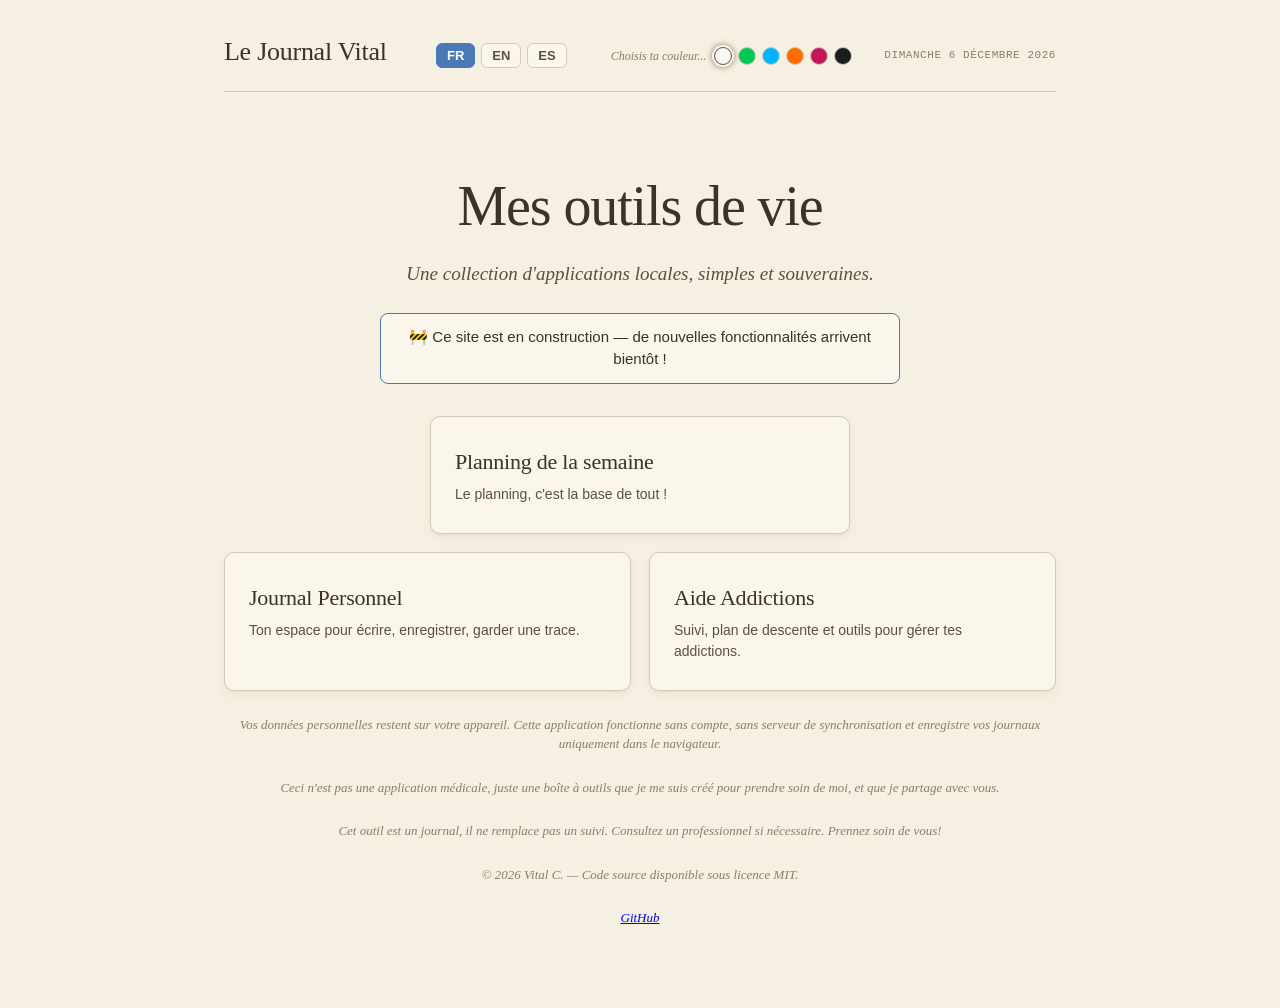
==== Index.html @ ec862355 "- Fixed a few things here and there. - Renamed files" ====
<!DOCTYPE html>
<html lang="fr">
<head>
<meta charset="UTF-8">
<meta name="viewport" content="width=device-width, initial-scale=1.0">
<title>Journal Vital</title>
  <link rel="icon" type="image/png" href="favicon.png">
  <link rel="stylesheet" href="css/Shared.css">
<script src="i18n/i18n.js"></script>

<!--
  Application IMMÉDIATE du thème AVANT le premier rendu pour éviter le flash
  blanc-puis-dark. On lit la même clé localStorage que Addiction.html
  ('vital_theme'), donc le choix est partagé entre les deux pages.
-->
<script>
  (function () {
    try {
      var t = localStorage.getItem('vital_theme');
      if (t && t !== 'light') {
        document.documentElement.setAttribute('data-theme', t);
      }
      // 'light' ou absent : pas d'attribut, :root par défaut s'applique.
    } catch (e) {}
  })();
</script>

<link rel="stylesheet" href="css/Index.css">
</head>
<body>

<div class="idx-app">

  <!-- ============ HEADER (mêmes classes que Addiction.html, donc
                    stylé par Shared.css à l'identique) ============ -->
  <header class="header">
    <div class="header-left">
      <div class="header-title-wrap">
        <div class="header-title">Le Journal Vital</div>
      </div>
    </div>
    <div class="header-right">
      <div class="lang-switcher" role="group" aria-label="Langue / Language">
        <button type="button" class="lang-btn" data-lang="fr" title="Français">FR</button>
        <button type="button" class="lang-btn" data-lang="eng" title="English">EN</button>
        <button type="button" class="lang-btn" data-lang="es" title="Español">ES</button>
      </div>
      <div class="theme-switcher" role="group" data-i18n-aria-label="common.theme_chooser_aria">
        <span class="theme-label" data-i18n="common.theme_chooser_label">Choisis ta couleur...</span>
        <button type="button" class="theme-dot theme-dot-light" data-theme="light" data-i18n-aria-label="common.theme_light" data-i18n-title="common.theme_light"></button>
        <button type="button" class="theme-dot theme-dot-green" data-theme="green" data-i18n-aria-label="common.theme_green" data-i18n-title="common.theme_green"></button>
        <button type="button" class="theme-dot theme-dot-blue"  data-theme="blue"  data-i18n-aria-label="common.theme_blue"  data-i18n-title="common.theme_blue"></button>
        <button type="button" class="theme-dot theme-dot-orange" data-theme="orange" data-i18n-aria-label="common.theme_orange" data-i18n-title="common.theme_orange"></button>
        <button type="button" class="theme-dot theme-dot-rose" data-theme="rose" data-i18n-aria-label="common.theme_rose" data-i18n-title="common.theme_rose"></button>
        <button type="button" class="theme-dot theme-dot-dark"  data-theme="dark"  data-i18n-aria-label="common.theme_dark"  data-i18n-title="common.theme_dark"></button>
      </div>
      <div class="header-meta" id="today-date"></div>
    </div>
  </header>

  <!-- ============ CONTENU ============ -->
  <div class="idx-wrap">
    <h1 class="idx-title" data-i18n="index.hero_title">Mes outils de vie</h1>
    <p class="idx-subtitle" data-i18n="index.hero_subtitle">Une collection d'applications locales, simples et souveraines.</p>

    <p class="idx-notice" data-i18n="index.under_construction">🚧 Ce site est en construction — de nouvelles fonctionnalités arrivent bientôt !</p>

    <div class="idx-grid idx-grid-featured">
      <a href="pages/Planning.html" class="idx-card">
        <h2 class="idx-card-name" data-i18n="index.card_planning_name">Planning de la semaine</h2>
        <p class="idx-card-desc" data-i18n="index.card_planning_desc">Le planning, c'est la base de tout !</p>
      </a>
    </div>

    <div class="idx-grid">
      <a href="pages/Journal.html" class="idx-card idx-card-featured">
        <h2 class="idx-card-name" data-i18n="index.card_perso_name">Journal Personnel</h2>
        <p class="idx-card-desc" data-i18n="index.card_perso_desc">Ton espace pour écrire, enregistrer, garder une trace.</p>
      </a>
      <a href="pages/Addiction.html" class="idx-card">
        <h2 class="idx-card-name" data-i18n="index.card_addiction_name">Aide Addictions</h2>
        <p class="idx-card-desc" data-i18n="index.card_addiction_desc">Suivi, plan de descente et outils pour gérer tes addictions.</p>
      </a>
      <!-- Ajouter de nouvelles apps ici, simplement en dupliquant le bloc <a class="idx-card"> ci-dessus -->
    </div>

    <p class="idx-footer" data-i18n="index.footer_privacy">Vos données personnelles restent sur votre appareil. Cette application fonctionne sans compte, sans serveur de synchronisation
      et enregistre vos journaux uniquement dans le navigateur. Vous pouvez le vérifier en coupant Internet après le chargement de la page.</p>
    <p class="idx-footer" data-i18n="index.footer_disclaimer">Ceci n'est pas une application médicale, juste une boîte à outils que je me suis créé pour prendre soin de moi, et que je partage avec vous.</p>
    <p class="idx-footer" data-i18n="index.footer_medical">Cet outil est un journal, il ne remplace pas un suivi. Consultez un professionnel si nécessaire. Prennez soin de vous!</p>
    <p class="idx-footer" data-i18n="index.footer_license">© 2026 Vital C. — Code source disponible sous licence MIT. </p>
    <p class="idx-footer"> <a href="https://github.com/Vital-Co/JournalVital" target="Sur GitHub">GitHub</a></p>
  </div>

</div>

<script src="js/Common.js"></script>
<script src="js/Index.js"></script>

</body>
</html>
---- css/Shared.css ----
:root {
    --bg: #f5f0e1;
    --bg-2: #ece4d4;
    --paper: #faf6ec;
    --ink: #3b3229;
    --ink-soft: #5c4f3d;
    --ink-mute: #8a7d6b;
    --line: #d6cab5;
    --line-soft: #e3d9c8;
    --accent: #4a7ab5;
    --accent-warm: #3568a8;
    --accent-warm-hover: #2a5690;
    --accent-cool: #6b8fba;
    --good: #6b8a56;
    --good-hover: #5a7a46;
    --good-bg: #e8e4d0;
    --warn: #b07050;
    --warn-bg: #f0ddd0;
    --shadow: 0 1px 2px rgba(60,50,35,.05), 0 4px 12px rgba(60,50,35,.05);
    --serif: Georgia, 'Times New Roman', serif;
    --sans: -apple-system, BlinkMacSystemFont, 'Segoe UI', Roboto, Helvetica, Arial, sans-serif;
    --mono: 'Cascadia Code', 'Consolas', 'SF Mono', 'Menlo', monospace;
    --sleep-bg: #2c3e50;
  }

  /* THÈME BLEU — sci-fi / électrique : fond bleu nuit, encre claire, accents cyan */
  /* (valeurs de départ, à ajuster) */
  html[data-theme="blue"] {
    --bg: #0a1628;
    --bg-2: #0f2038;
    --paper: #0d1b30;
    --ink: #e4efff;
    --ink-soft: #abdaff;
    --ink-mute: #76a3d5;
    --line: #1f3a5c;
    --line-soft: #16294a;
    --accent: #6ea8d6;
    --accent-warm: #00b4ff;
    --accent-warm-hover: #38c9ff;
    --accent-cool: #4d8fcb;
    --good: #2ee6c5;
    --good-hover: #4af2d6;
    --good-bg: #0f3a35;
    --warn: #ff5577;
    --warn-bg: #3a1525;
    --shadow: 0 1px 2px rgba(0,180,255,.08), 0 4px 16px rgba(0,180,255,.10);
    --sleep-bg: #0a1225;
  }

  /* THÈME VERT — fond vert clair pastel, détails en vert pétant et vert foncé */
  html[data-theme="green"] {
    --bg: #e8f5e4;
    --bg-2: #d6ecd0;
    --paper: #f0faf0;
    --ink: #1a2e1a;
    --ink-soft: #167e16;
    --ink-mute: #033a03;
    --line: #b8d4b0;
    --line-soft: #cce4c6;
    --accent: #2e7d32;
    --accent-warm: #00c853;
    --accent-warm-hover: #00e676;
    --accent-cool: #388e3c;
    --good: #2e7d32;
    --good-hover: #1b5e20;
    --good-bg: #c8e6c9;
    --warn: #e65100;
    --warn-bg: #fbe9e7;
    --shadow: 0 1px 2px rgba(46,125,50,.06), 0 4px 12px rgba(46,125,50,.06);
    --sleep-bg: #2a3e2a;
  }

  /* THÈME ORANGE — fond gris profond, détails en orange et rouge foncé */
  html[data-theme="orange"] {
    --bg: #2a2a2a;
    --bg-2: #333333;
    --paper: #2f2f2f;
    --ink: #f0e8e0;
    --ink-soft: #cdbdad;
    --ink-mute: #9a8e80;
    --line: #4a4240;
    --line-soft: #3a3432;
    --accent: #c87a3a;
    --accent-warm: #ff6d00;
    --accent-warm-hover: #ff9100;
    --accent-cool: #bf360c;
    --good: #e65100;
    --good-hover: #d84315;
    --good-bg: #4a2c1a;
    --warn: #b71c1c;
    --warn-bg: #3e1a1a;
    --shadow: 0 1px 2px rgba(255,109,0,.08), 0 4px 12px rgba(255,109,0,.10);
    --sleep-bg: #1a1614;
  }

  /* THÈME ROSE — fond crème/gris, accent rose-violet */
  html[data-theme="rose"] {
    --bg: #f0eae4;
    --bg-2: #e8e0da;
    --paper: #f5f0eb;
    --ink: #2a1f2d;
    --ink-soft: #724185;
    --ink-mute: #4e2060;
    --line: #d4c8d0;
    --line-soft: #e0d6dc;
    --accent: #9b4d8a;
    --accent-warm: #c2185b;
    --accent-warm-hover: #e91e63;
    --accent-cool: #7b1fa2;
    --good: #8e24aa;
    --good-hover: #6a1b9a;
    --good-bg: #f3e5f5;
    --warn: #c62828;
    --warn-bg: #fce4ec;
    --shadow: 0 1px 2px rgba(155,77,138,.08), 0 4px 12px rgba(155,77,138,.10);
    --sleep-bg: #2a1f2d;
  }

  /* THÈME DARK — fond charbon, encre claire, accent bleu doux */
  html[data-theme="dark"] {
    --bg: #1a1c20;
    --bg-2: #24272d;
    --paper: #1f2227;
    --ink: #eeece8;
    --ink-soft: #c5c0b8;
    --ink-mute: #928d85;
    --line: #353941;
    --line-soft: #2a2d33;
    --accent: #9aa0aa;
    --accent-warm: #6ea3d9;
    --accent-warm-hover: #4a85c2;
    --accent-cool: #7a98a8;
    --good: #8eb478;
    --good-hover: #769d62;
    --good-bg: #2f3a2c;
    --warn: #d68a72;
    --warn-bg: #3a2a25;
    --shadow: 0 1px 2px rgba(0,0,0,.3), 0 4px 12px rgba(0,0,0,.4);
    --sleep-bg: #14161a;
  }

  * { box-sizing: border-box; margin: 0; padding: 0; }

  body {
    font-family: var(--sans);
    background: var(--bg);
    color: var(--ink);
    line-height: 1.5;
    min-height: 100vh;
    background-image:
      radial-gradient(at 20% 10%, rgba(184,101,74,.04) 0px, transparent 50%),
      radial-gradient(at 80% 80%, rgba(74,107,107,.04) 0px, transparent 50%);
  }

  .app {
    max-width: 1200px;
    margin: 0 auto;
    padding: 32px 24px 80px;
  }
  .app-layout {
    display: flex;
    gap: 28px;
    align-items: flex-start;
  }
  .sidebar-aide {
    position: sticky;
    top: 24px;
    flex: 0 0 240px;
    display: flex;
    flex-direction: column;
    gap: 12px;
    order: 2;
  }
  .sidebar-aide .timer-banner,
  .sidebar-aide .urge-banner {
    flex: none;
  }
  .sidebar-aide .timer-banner {
    flex-direction: column;
    align-items: flex-start;
    gap: 10px;
    padding: 12px 14px;
  }
  .sidebar-aide .timer-banner-text { flex: 1 1 100%; }
  .sidebar-aide .timer-display { font-size: 24px; min-width: 0; align-self: center; }
  .sidebar-aide .btn-timer { width: 100%; }
  .sidebar-aide .urge-banner {
    flex-direction: column;
    align-items: flex-start;
    gap: 10px;
    padding: 12px 14px;
  }
  .sidebar-aide .btn-urge { width: 100%; text-align: center; }
  .main-content {
    flex: 1;
    min-width: 0;
  }
  @media (max-width: 900px) {
    .app-layout {
      flex-direction: column;
    }
    .sidebar-aide {
      position: static;
      flex: none;
      width: 100%;
      flex-direction: row;
      flex-wrap: wrap;
    }
    .sidebar-aide .timer-banner,
    .sidebar-aide .urge-banner {
      flex: 1 1 0;
      min-width: 0;
    }
  }

  /* HEADER */
  .header {
    display: flex;
    justify-content: space-between;
    align-items: baseline;
    padding-bottom: 20px;
    border-bottom: 1px solid var(--line);
    margin-bottom: 32px;
    gap: 16px;
  }
  .header-title {
    font-family: var(--serif);
    font-weight: 400;
    font-size: 26px;
    letter-spacing: -0.01em;
    color: var(--ink);
  }
  .header-title em {
    font-style: italic;
    color: var(--ink-soft);
    font-weight: 300;
  }
  .header-right {
    display: flex;
    align-items: center;
    gap: 2rem;
    flex-shrink: 0;
  }
  .header-meta {
    font-family: var(--mono);
    font-size: 11px;
    color: var(--ink-mute);
    letter-spacing: 0.05em;
    text-transform: uppercase;
  }

  /* LANG SWITCHER — boutons FR / EN / ES dans le header */
  .lang-switcher {
    display: flex;
    gap: 6px;
    align-items: center;
    margin-right: 12px;
  }
  .lang-btn {
    background: var(--paper);
    border: 1px solid var(--line);
    border-radius: 6px;
    padding: 4px 10px;
    font-family: var(--sans);
    font-size: 13px;
    font-weight: 600;
    color: var(--ink-soft);
    cursor: pointer;
    transition: border-color .2s, color .2s, background .2s;
  }
  .lang-btn:hover {
    border-color: var(--accent);
    color: var(--ink);
  }
  .lang-btn.active {
    background: var(--accent);
    border-color: var(--accent);
    color: #fff;
  }

  /* THEME SWITCHER — trois pastilles toujours visibles à droite du header */
  .theme-switcher {
    display: flex;
    gap: 6px;
    align-items: center;
  }
  .theme-label {
    font-family: var(--serif);
    font-style: italic;
    font-size: 12px;
    color: var(--ink-mute);
    white-space: nowrap;
    margin-right: 2px;
  }
  .theme-dot {
    width: 18px;
    height: 18px;
    border-radius: 50%;
    border: 1px solid var(--line);
    cursor: pointer;
    padding: 0;
    transition: transform .15s, box-shadow .15s, border-color .15s;
    position: relative;
  }
  .theme-dot:hover {
    transform: scale(1.1);
  }
  .theme-dot.active {
    border-color: var(--ink-soft);
    box-shadow: 0 0 0 2px var(--paper), 0 0 6px 2px var(--ink-mute);
  }
  /* Couleurs des pastilles : on hardcode les valeurs (les pastilles doivent toujours
     représenter leur thème, indépendamment du thème actif) */
  .theme-dot-light  { background: #faf8f3; }
  .theme-dot-green  { background: #00c853; }
  .theme-dot-blue   { background: #00b4ff; }
  .theme-dot-orange { background: #ff6d00; }
  .theme-dot-rose   { background: #c2185b; }
  .theme-dot-dark   { background: #1a1c20; }

  @media (max-width: 600px) {
    .theme-switcher { gap: 5px; }
    .theme-dot { width: 16px; height: 16px; }
  }

  /* STATUS BAR — palier en cours, hors onglets */
  .status-bar {
    display: flex;
    align-items: center;
    gap: 18px;
    padding: 14px 18px;
    background: var(--paper);
    border: 1px solid var(--line);
    border-radius: 4px;
    box-shadow: var(--shadow);
    margin-bottom: 24px;
    flex-wrap: wrap;
  }
  .status-palier {
    display: flex;
    flex-direction: column;
    gap: 2px;
    min-width: 0;
  }
  .status-palier-label {
    font-family: var(--mono);
    font-size: 9px;
    letter-spacing: 0.14em;
    text-transform: uppercase;
    color: var(--ink-mute);
  }
  .status-palier-value {
    font-family: var(--serif);
    font-size: 17px;
    letter-spacing: -0.01em;
    color: var(--ink);
  }
  .status-palier-value em {
    font-style: italic;
    color: var(--ink-soft);
    font-weight: 300;
  }
  .status-divider {
    width: 1px;
    align-self: stretch;
    background: var(--line);
  }
  .status-streak {
    display: flex;
    flex-direction: column;
    gap: 2px;
  }
  .status-streak-label {
    font-family: var(--mono);
    font-size: 9px;
    letter-spacing: 0.14em;
    text-transform: uppercase;
    color: var(--ink-mute);
  }
  .status-streak-value {
    font-family: var(--serif);
    font-size: 17px;
    letter-spacing: -0.01em;
  }
  .status-streak-value small {
    font-size: 12px;
    color: var(--ink-mute);
    margin-left: 1px;
  }
  .status-streak-value.complete { color: var(--good); }
  .status-streak-value.complete small { color: var(--good); opacity: .7; }
  .btn-advance {
    margin-left: auto;
    padding: 10px 18px;
    border-radius: 3px;
    border: 1px solid var(--good);
    background: var(--good);
    color: var(--paper);
    font-family: var(--sans);
    font-size: 13px;
    font-weight: 500;
    letter-spacing: 0.02em;
    cursor: pointer;
    transition: all .15s;
  }
  .btn-advance:hover:not(:disabled) {
    background: var(--good-hover);
    border-color: var(--good-hover);
  }
  .btn-advance:disabled {
    background: transparent;
    color: var(--ink-mute);
    border-color: var(--line);
    cursor: not-allowed;
  }
  .status-reason {
    width: 100%;
    font-family: var(--sans);
    font-size: 12px;
    font-style: italic;
    color: var(--ink-soft);
    border-top: 1px solid var(--line-soft);
    padding-top: 10px;
    margin-top: 2px;
    letter-spacing: 0.01em;
  }
  .status-reason::before {
    content: '💡 ';
  }
  @media (max-width: 540px) {
    .status-bar { gap: 12px; padding: 12px 14px; }
    .status-divider { display: none; }
    .btn-advance { margin-left: 0; width: 100%; margin-top: 4px; }
  }

  /* TABS */
  .tabs {
    display: flex;
    gap: 0;
    margin-bottom: 28px;
    border-bottom: 1px solid var(--line);
  }
  .tab {
    background: none;
    border: none;
    padding: 12px 18px;
    font-family: var(--sans);
    font-size: 13px;
    color: var(--ink-mute);
    cursor: pointer;
    position: relative;
    letter-spacing: 0.02em;
    transition: color .2s;
  }
  .tab:hover { color: var(--ink-soft); }
  .tab.active { color: var(--ink); }
  .tab.active::after {
    content: '';
    position: absolute;
    left: 0; right: 0; bottom: -1px;
    height: 2px;
    background: var(--ink);
  }

  /* Onglet "Arrêter" — visible mais discret, repoussé à droite */
  .tab-quit {
    margin-left: auto;
    color: rgba(138, 131, 120, 0.55);
    font-size: 12px;
    font-style: italic;
    letter-spacing: 0.01em;
  }
  .tab-quit:hover { color: var(--ink-mute); }
  .tab-quit.active { color: var(--ink-soft); }
  .tab-quit.active::after { background: var(--ink-mute); }

  /* CARDS */
  .card {
    background: var(--paper);
    border: 1px solid var(--line);
    border-radius: 4px;
    padding: 28px;
    margin-bottom: 20px;
    box-shadow: var(--shadow);
  }
  .card-label {
    font-family: var(--mono);
    font-size: 10px;
    text-transform: uppercase;
    letter-spacing: 0.12em;
    color: var(--ink-mute);
    margin-bottom: 14px;
  }

  /* CURRENT PALIER HERO */
  .palier-hero {
    background: var(--paper);
    border: 1px solid var(--line);
    border-radius: 4px;
    overflow: hidden;
    margin-bottom: 20px;
    position: relative;
  }
  .palier-hero-inner {
    padding: 32px 32px 28px;
    position: relative;
  }
  .palier-phase {
    font-family: var(--mono);
    font-size: 10px;
    letter-spacing: 0.15em;
    text-transform: uppercase;
    color: var(--ink-mute);
    margin-bottom: 8px;
  }
  .palier-week {
    font-family: var(--serif);
    font-weight: 400;
    font-size: 42px;
    line-height: 1;
    letter-spacing: -0.02em;
    margin-bottom: 4px;
  }
  .palier-week em {
    font-style: italic;
    color: var(--ink-soft);
    font-weight: 300;
  }
  .palier-stats {
    display: grid;
    grid-template-columns: 1fr 1fr;
    gap: 20px;
    margin-top: 28px;
    padding-top: 24px;
    border-top: 1px solid var(--line-soft);
  }
  .palier-stats.palier-stats-single {
    grid-template-columns: 1fr;
  }
  .stat-label {
    font-family: var(--mono);
    font-size: 9px;
    letter-spacing: 0.12em;
    text-transform: uppercase;
    color: var(--ink-mute);
    margin-bottom: 6px;
  }
  .stat-value {
    font-family: var(--serif);
    font-size: 22px;
    font-weight: 500;
    letter-spacing: -0.01em;
  }
  .stat-value small {
    font-size: 13px;
    color: var(--ink-mute);
    font-weight: 400;
    margin-left: 2px;
  }

  /* TODAY LOG */
  .today-row {
    display: flex;
    justify-content: space-between;
    align-items: center;
    padding: 14px 0;
    border-bottom: 1px solid var(--line-soft);
  }
  .today-row:last-child { border-bottom: none; }
  .today-row-label {
    font-size: 14px;
    color: var(--ink-soft);
  }
  .dose-input {
    display: flex;
    align-items: center;
    gap: 8px;
  }
  .dose-input input {
    width: 70px;
    padding: 8px 10px;
    border: 1px solid var(--line);
    background: var(--bg);
    border-radius: 3px;
    font-family: var(--mono);
    font-size: 14px;
    text-align: right;
    color: var(--ink);
  }
  .dose-input input:focus {
    outline: none;
    border-color: var(--ink-soft);
  }
  .dose-input span {
    font-family: var(--mono);
    font-size: 12px;
    color: var(--ink-mute);
  }
  .dose-target {
    font-family: var(--mono);
    font-size: 11px;
    color: var(--ink-mute);
    margin-left: 8px;
  }

  textarea.note {
    width: 100%;
    border: 1px solid var(--line);
    background: var(--bg);
    padding: 12px 14px;
    border-radius: 3px;
    font-family: var(--serif);
    font-size: 15px;
    color: var(--ink);
    resize: vertical;
    min-height: 70px;
    font-style: italic;
  }
  textarea.note:focus {
    outline: none;
    border-color: var(--ink-soft);
  }
  textarea.note::placeholder {
    color: var(--ink-mute);
    font-style: italic;
  }

  /* TOGGLE */
  .toggle-group {
    display: flex;
    gap: 8px;
  }
  .toggle {
    padding: 8px 14px;
    border: 1px solid var(--line);
    background: var(--bg);
    border-radius: 3px;
    font-family: var(--sans);
    font-size: 13px;
    color: var(--ink-soft);
    cursor: pointer;
    transition: all .15s;
  }
  .toggle:hover { border-color: var(--ink-soft); }
  .toggle.active {
    background: var(--ink);
    color: var(--paper);
    border-color: var(--ink);
  }

  /* BUTTONS */
  .btn {
    padding: 11px 20px;
    border: 1px solid var(--ink);
    background: var(--ink);
    color: var(--paper);
    border-radius: 3px;
    font-family: var(--sans);
    font-size: 13px;
    font-weight: 500;
    cursor: pointer;
    letter-spacing: 0.02em;
    transition: all .15s;
  }
  .btn:hover { background: var(--ink-soft); border-color: var(--ink-soft); }
  .btn-ghost {
    background: transparent;
    color: var(--ink);
  }
  .btn-ghost:hover {
    background: var(--ink);
    color: var(--paper);
  }
  .btn-warm {
    background: var(--accent-warm);
    border-color: var(--accent-warm);
  }
  .btn-warm:hover {
    background: var(--accent-warm-hover);
    border-color: var(--accent-warm-hover);
  }

  .save-row {
    display: flex;
    justify-content: space-between;
    align-items: center;
    margin-top: 18px;
    padding-top: 18px;
    border-top: 1px solid var(--line-soft);
  }
  .save-status {
    font-family: var(--mono);
    font-size: 11px;
    color: var(--ink-mute);
    letter-spacing: 0.04em;
  }
  .save-status.ok { color: var(--good); }
  .save-status.err { color: var(--warn); }
  /* Bordure rouge sur l'input dose quand on tente de sauver sans valeur */
  .dose-input.err input {
    border-color: var(--warn);
    background: var(--warn-bg);
  }

  /* WIDGETS D'AIDE — titre */
  .widgets-aide-title {
    width: 100%;
    font-family: var(--mono);
    font-size: 10px;
    text-transform: uppercase;
    letter-spacing: 0.12em;
    color: var(--ink-mute);
    margin-bottom: 0;
  }

  /* OVERVIEW TABLE */
  .overview-table {
    width: 100%;
    border-collapse: collapse;
  }
  .overview-table th {
    text-align: left;
    padding: 10px 12px;
    font-family: var(--mono);
    font-size: 10px;
    text-transform: uppercase;
    letter-spacing: 0.12em;
    color: var(--ink-mute);
    font-weight: 400;
    border-bottom: 1px solid var(--line);
  }
  .overview-table td {
    padding: 14px 12px;
    border-bottom: 1px solid var(--line-soft);
    font-size: 14px;
  }
  .overview-table tr.current td {
    background: var(--bg-2);
  }
  .overview-table tr.current td:first-child {
    border-left: 3px solid var(--ink);
    padding-left: 9px;
  }
  .overview-table tr.done td {
    color: var(--ink-mute);
  }
  .overview-table tr.done td:first-child::before {
    content: '✓ ';
    color: var(--good);
    font-weight: 600;
  }
  .week-num {
    font-family: var(--serif);
    font-size: 16px;
  }
  .dose-pill {
    font-family: var(--mono);
    font-size: 12px;
    color: var(--ink-soft);
  }

  /* HISTORY */
  .history-day {
    border: 1px solid var(--line-soft);
    border-radius: 8px;
    padding: 18px;
    margin-bottom: 12px;
  }
  .history-day:last-child { margin-bottom: 0; }

  .history-date-row {
    display: flex;
    align-items: center;
    justify-content: space-between;
    gap: 12px;
    margin-bottom: 4px;
  }
  .history-date {
    font-family: var(--mono);
    font-size: 11px;
    color: var(--ink-mute);
    letter-spacing: 0.04em;
  }
  .history-title {
    font-family: var(--serif);
    font-size: 18px;
    font-weight: 500;
    letter-spacing: -0.01em;
    color: var(--ink);
    margin-bottom: 10px;
    line-height: 1.3;
    overflow-wrap: anywhere;
    word-break: break-word;
    min-width: 0;
  }
  .history-title.empty {
    font-weight: 400;
    font-style: italic;
    color: var(--ink-mute);
  }
  .history-status {
    font-family: var(--mono);
    font-size: 10px;
    text-transform: uppercase;
    letter-spacing: 0.1em;
    padding: 3px 9px;
    border-radius: 3px;
    flex-shrink: 0;
  }
  .history-status.done {
    background: var(--good-bg);
    color: var(--good);
  }
  .history-status.miss {
    background: var(--warn-bg);
    color: var(--warn);
  }
  .history-status.pending {
    background: var(--bg-2);
    color: var(--ink-mute);
  }

  .history-meta {
    display: flex;
    gap: 18px;
    flex-wrap: wrap;
    margin-bottom: 8px;
    font-family: var(--mono);
    font-size: 13px;
    color: var(--ink-soft);
  }
  .history-meta-item {
    display: inline-flex;
    align-items: baseline;
    gap: 6px;
  }
  .history-meta-label {
    font-size: 9px;
    text-transform: uppercase;
    letter-spacing: 0.12em;
    color: var(--ink-mute);
  }
  .history-meta-value.over {
    color: var(--warn);
  }
  .history-meta-value.under-or-equal {
    color: var(--good);
  }

  .history-note {
    font-family: var(--serif);
    font-style: italic;
    font-size: 14px;
    color: var(--ink-soft);
    line-height: 1.5;
    overflow-wrap: anywhere;
    word-break: break-word;
    white-space: pre-wrap;
  }
  .history-note.empty { color: var(--ink-mute); }

  .history-box {
    border: 1px solid var(--line-soft);
    border-radius: 6px;
    padding: 12px 14px;
    margin-top: 8px;
    background: var(--bg-2);
  }
  .history-box-label {
    font-family: var(--mono);
    font-size: 9px;
    text-transform: uppercase;
    letter-spacing: 0.1em;
    color: var(--ink-mute);
    margin-bottom: 6px;
  }
  .history-box .history-meta { margin-bottom: 0; }
  .history-box .history-note { margin-top: 0; }
  .history-box .history-audios { margin-top: 0; }

  /* VOCAL NOTE */
  .vocal-note-zone {
    display: flex;
    flex-wrap: wrap;
    align-items: center;
    gap: 10px;
  }
  .btn-vocal {
    font-size: 13px;
    padding: 6px 14px;
    border-radius: 4px;
    cursor: pointer;
    border: 1px solid var(--line);
    background: var(--bg);
    color: var(--ink);
    transition: background .15s, border-color .15s;
  }
  .btn-vocal:hover { border-color: var(--accent); }
  .btn-vocal.recording {
    background: var(--warn);
    color: #fff;
    border-color: var(--warn);
    animation: vocal-pulse 1s infinite;
  }
  @keyframes vocal-pulse {
    0%, 100% { opacity: 1; }
    50% { opacity: .7; }
  }
  .vocal-status {
    font-family: var(--mono);
    font-size: 11px;
    color: var(--ink-mute);
  }
  .vocal-list {
    width: 100%;
    display: flex;
    flex-direction: column;
    gap: 8px;
  }
  .vocal-item {
    display: flex;
    align-items: center;
    gap: 10px;
    background: var(--bg-2, var(--bg));
    border: 1px solid var(--line);
    border-radius: 4px;
    padding: 6px 10px;
  }
  .vocal-item audio {
    flex: 1;
    height: 32px;
    min-width: 0;
  }
  .vocal-item .vocal-remove {
    font-size: 16px;
    background: none;
    border: none;
    color: var(--warn);
    cursor: pointer;
    padding: 2px 6px;
    line-height: 1;
  }
  .vocal-item .vocal-remove:hover { opacity: .7; }
  .history-audios {
    display: flex;
    flex-direction: column;
    gap: 6px;
    margin-top: 6px;
  }
  .history-audios audio {
    width: 100%;
    height: 32px;
  }

  /* TEXT NOTES LIST (multi-notes, même pattern que vocal) */
  .text-note-zone {
    display: flex;
    flex-direction: column;
    gap: 10px;
  }
  .text-note-add-row {
    display: flex;
    gap: 8px;
    align-items: flex-end;
  }
  .text-note-add-row textarea {
    flex: 1;
  }
  .text-note-list {
    width: 100%;
    display: flex;
    flex-direction: column;
    gap: 8px;
  }
  .text-note-item {
    display: flex;
    align-items: flex-start;
    gap: 10px;
    background: var(--bg-2, var(--bg));
    border: 1px solid var(--line);
    border-radius: 4px;
    padding: 8px 10px;
  }
  .text-note-item-body {
    flex: 1;
    min-width: 0;
  }
  .text-note-item-text {
    font-family: var(--serif);
    font-size: 14px;
    color: var(--ink);
    line-height: 1.5;
    white-space: pre-wrap;
    overflow-wrap: anywhere;
    word-break: break-word;
  }
  .text-note-item-time {
    font-family: var(--mono);
    font-size: 11px;
    color: var(--ink-mute);
    margin-top: 2px;
  }
  .text-note-item .text-note-remove {
    font-size: 16px;
    background: none;
    border: none;
    color: var(--warn);
    cursor: pointer;
    padding: 2px 6px;
    line-height: 1;
    flex-shrink: 0;
  }
  .text-note-item .text-note-remove:hover { opacity: .7; }

  /* DOSE LIST (multi-doses) */
  .dose-add-row {
    display: flex;
    gap: 8px;
    align-items: center;
  }
  .dose-list {
    width: 100%;
    display: flex;
    flex-direction: column;
    gap: 6px;
  }
  .dose-list-item {
    display: flex;
    align-items: center;
    gap: 10px;
    background: var(--bg-2, var(--bg));
    border: 1px solid var(--line);
    border-radius: 4px;
    padding: 6px 10px;
    font-family: var(--mono);
    font-size: 13px;
    color: var(--ink);
  }
  .dose-list-item-value {
    flex: 1;
  }
  .dose-list-item-time {
    font-size: 11px;
    color: var(--ink-mute);
  }
  .dose-list-item .dose-remove {
    font-size: 16px;
    background: none;
    border: none;
    color: var(--warn);
    cursor: pointer;
    padding: 2px 6px;
    line-height: 1;
  }
  .dose-list-item .dose-remove:hover { opacity: .7; }
  .dose-total-row {
    display: flex;
    align-items: center;
    gap: 8px;
    font-family: var(--mono);
    font-size: 14px;
    font-weight: 600;
    color: var(--ink);
    margin-top: 4px;
    padding: 6px 0;
    border-top: 1px solid var(--line);
  }

  .badge-ok { color: var(--good); }
  .badge-miss { color: var(--warn); }

  /* Title input — onglet Aujourd'hui */
  .title-input {
    font-family: var(--serif);
    font-size: 18px;
    font-weight: 500;
    letter-spacing: -0.01em;
    color: var(--ink);
    background: var(--bg);
    border: 1px solid var(--line);
    border-radius: 3px;
    padding: 10px 14px;
    width: 100%;
    transition: border-color .15s;
  }
  .title-input:focus {
    outline: none;
    border-color: var(--ink-soft);
  }
  .title-input::placeholder {
    font-style: italic;
    color: var(--ink-mute);
    font-weight: 400;
  }

  /* PHASE LIBRE INFO */
  .window-info {
    background: var(--bg-2);
    border: 1px solid var(--line);
    border-left: 3px solid var(--accent-cool);
    padding: 14px 16px;
    margin-top: 16px;
    border-radius: 0 3px 3px 0;
  }
  .window-info-title {
    font-family: var(--mono);
    font-size: 10px;
    text-transform: uppercase;
    letter-spacing: 0.12em;
    color: var(--accent-cool);
    margin-bottom: 4px;
  }
  .window-info-text {
    font-size: 13px;
    color: var(--ink-soft);
  }

  /* RULES */
  .rules-card {
    background: var(--paper);
    border: 1px solid var(--line);
    border-radius: 4px;
    padding: 24px;
  }
  .rule {
    display: flex;
    gap: 16px;
    padding: 14px 0;
    border-bottom: 1px solid var(--line-soft);
  }
  .rule:last-child { border-bottom: none; }
  .rule-num {
    font-family: var(--serif);
    font-style: italic;
    font-size: 24px;
    color: var(--ink-mute);
    line-height: 1;
    min-width: 30px;
  }
  .rule-text {
    font-family: var(--serif);
    font-size: 15px;
    line-height: 1.5;
    color: var(--ink-soft);
  }
  .rule-text strong {
    color: var(--ink);
    font-weight: 500;
  }

  /* WELCOME SCREEN */
  .welcome {
    background: var(--paper);
    border: 1px solid var(--line);
    border-radius: 4px;
    padding: 48px 40px;
    box-shadow: var(--shadow);
    margin-top: 12px;
    text-align: left;
    position: relative;
    overflow: hidden;
  }
  .welcome::before {
    content: '';
    position: absolute;
    top: 0; left: 0; right: 0;
    height: 3px;
    background: linear-gradient(90deg, var(--accent-cool), var(--accent-warm));
  }
  .welcome-eyebrow {
    font-family: var(--mono);
    font-size: 10px;
    letter-spacing: 0.18em;
    text-transform: uppercase;
    color: var(--ink-mute);
    margin-bottom: 20px;
  }
  .welcome-title {
    font-family: var(--serif);
    font-weight: 400;
    font-size: 38px;
    line-height: 1.15;
    letter-spacing: -0.02em;
    margin-bottom: 18px;
    max-width: 580px;
  }
  .welcome-title em {
    font-style: italic;
    color: var(--ink-soft);
    font-weight: 300;
  }
  .welcome-text {
    font-family: var(--serif);
    font-size: 16px;
    line-height: 1.6;
    color: var(--ink-soft);
    max-width: 580px;
    margin-bottom: 14px;
  }
  .welcome-text + .welcome-text { margin-top: 14px; }
  .welcome-summary {
    margin: 28px 0;
    padding: 20px 22px;
    background: var(--bg-2);
    border-left: 3px solid var(--accent-cool);
    border-radius: 0 3px 3px 0;
  }
  .welcome-summary-row {
    display: flex;
    justify-content: space-between;
    padding: 6px 0;
    font-size: 13px;
  }
  .welcome-summary-row:not(:last-child) {
    border-bottom: 1px solid var(--line-soft);
  }
  .welcome-summary-label {
    color: var(--ink-mute);
    font-family: var(--mono);
    font-size: 11px;
    letter-spacing: 0.04em;
  }
  .welcome-summary-value {
    color: var(--ink);
    font-family: var(--serif);
    font-size: 14px;
  }
  .start-row {
    display: flex;
    align-items: center;
    gap: 16px;
    margin-top: 28px;
    flex-wrap: wrap;
  }
  .btn-start {
    padding: 14px 26px;
    font-size: 14px;
    background: var(--accent-warm);
    border-color: var(--accent-warm);
  }
  .btn-start:hover {
    background: var(--accent-warm-hover);
    border-color: var(--accent-warm-hover);
  }
  .start-hint {
    font-family: var(--mono);
    font-size: 11px;
    color: var(--ink-mute);
    letter-spacing: 0.02em;
  }

  /* CONFIG BLOC (welcome) */
  .config-bloc {
    margin: 24px 0 8px;
    padding: 22px 22px 18px;
    background: var(--paper);
    border: 1px solid var(--line);
    border-radius: 4px;
  }
  .config-bloc + .config-bloc {
    margin-top: 16px;
  }

  /* Sélecteur de type de conso (cartes radio) */
  .unit-grid {
    display: grid;
    grid-template-columns: repeat(auto-fit, minmax(140px, 1fr));
    gap: 10px;
    margin-top: 4px;
  }
  .unit-card {
    position: relative;
    padding: 14px 14px 12px;
    border: 1px solid var(--line);
    background: var(--bg);
    border-radius: 4px;
    cursor: pointer;
    transition: all .15s;
    display: flex;
    flex-direction: column;
    gap: 4px;
  }
  .unit-card:hover {
    border-color: var(--ink-soft);
  }
  .unit-card.active {
    border-color: var(--ink);
    background: var(--paper);
    box-shadow: 0 0 0 1px var(--ink);
  }
  .unit-card-name {
    font-family: var(--serif);
    font-size: 15px;
    font-weight: 500;
    color: var(--ink);
    letter-spacing: -0.01em;
  }
  .unit-card-hint {
    font-family: var(--sans);
    font-size: 11px;
    color: var(--ink-mute);
    font-style: italic;
    line-height: 1.35;
  }
  .unit-card-suffix {
    font-family: var(--mono);
    font-size: 10px;
    letter-spacing: 0.08em;
    color: var(--accent-warm);
    text-transform: uppercase;
    margin-top: 2px;
  }
  .unit-card.active .unit-card-suffix {
    color: var(--accent-warm);
  }
  .config-title {
    font-family: var(--mono);
    font-size: 16px;
    text-transform: uppercase;
    letter-spacing: 0.14em;
    color: var(--ink-mute);
    margin-bottom: 14px;
  }
  .config-grid {
    display: grid;
    grid-template-columns: 1fr 1fr;
    gap: 18px;
  }
  .config-field {
    display: flex;
    flex-direction: column;
    gap: 6px;
  }
  .config-label {
    font-family: var(--serif);
    font-size: 14px;
    color: var(--ink);
  }
  .config-label small {
    display: block;
    font-family: var(--sans);
    font-size: 11px;
    color: var(--ink-mute);
    margin-top: 2px;
    font-style: italic;
  }
  .config-input-row {
    display: flex;
    align-items: center;
    gap: 8px;
  }
  .config-input-row input {
    flex: 1;
    padding: 10px 12px;
    border: 1px solid var(--line);
    background: var(--bg);
    border-radius: 3px;
    font-family: var(--mono);
    font-size: 15px;
    color: var(--ink);
  }
  .config-input-row input:focus {
    outline: none;
    border-color: var(--ink-soft);
  }
  .config-input-row span {
    font-family: var(--mono);
    font-size: 12px;
    color: var(--ink-mute);
  }
  .config-error {
    color: var(--warn);
    font-size: 12px;
    font-style: italic;
    margin-top: 8px;
    min-height: 16px;
  }

  /* PREVIEW DES PALIERS */
  .preview-paliers {
    margin-top: 14px;
    padding-top: 14px;
    border-top: 1px solid var(--line-soft);
  }
  .preview-row {
    display: grid;
    grid-template-columns: 60px 1fr 80px;
    gap: 10px;
    padding: 6px 0;
    align-items: center;
    font-size: 12px;
    border-bottom: 1px solid var(--line-soft);
  }
  .preview-row:last-child { border-bottom: none; }
  .preview-week {
    font-family: var(--mono);
    color: var(--ink-mute);
    font-size: 11px;
  }
  .preview-bar {
    height: 6px;
    background: var(--bg-2);
    border-radius: 3px;
    overflow: hidden;
    position: relative;
  }
  .preview-bar-fill {
    height: 100%;
    background: var(--accent-warm);
    transition: width .3s;
  }
  .preview-dose {
    font-family: var(--mono);
    color: var(--ink);
    font-size: 12px;
    text-align: right;
  }

  /* DURATION (slider + presets) */
  .duration-row {
    display: grid;
    grid-template-columns: 1fr auto;
    gap: 18px;
    align-items: center;
  }
  .duration-slider {
    -webkit-appearance: none;
    appearance: none;
    width: 100%;
    height: 6px;
    border-radius: 3px;
    background: var(--bg-2);
    outline: none;
    cursor: pointer;
  }
  .duration-slider::-webkit-slider-thumb {
    -webkit-appearance: none;
    appearance: none;
    width: 18px;
    height: 18px;
    border-radius: 50%;
    background: var(--accent-warm);
    cursor: pointer;
    border: 2px solid var(--paper);
    box-shadow: 0 1px 3px rgba(26,24,21,.2);
  }
  .duration-slider::-moz-range-thumb {
    width: 18px;
    height: 18px;
    border-radius: 50%;
    background: var(--accent-warm);
    cursor: pointer;
    border: 2px solid var(--paper);
    box-shadow: 0 1px 3px rgba(26,24,21,.2);
  }
  .duration-value-wrap {
    display: flex;
    align-items: center;
    gap: 6px;
    font-family: var(--mono);
  }
  .duration-input {
    width: 56px;
    padding: 6px 8px;
    border: 1px solid var(--line);
    border-radius: 3px;
    background: var(--paper);
    color: var(--ink);
    font-family: var(--mono);
    font-size: 14px;
    text-align: center;
  }
  .duration-input:focus {
    outline: none;
    border-color: var(--accent-warm);
  }
  .duration-suffix {
    font-size: 12px;
    color: var(--ink-mute);
  }
  .duration-presets {
    display: flex;
    flex-wrap: wrap;
    gap: 6px;
    margin-top: 12px;
  }
  .preset-btn {
    font-family: var(--mono);
    font-size: 11px;
    letter-spacing: 0.04em;
    padding: 6px 10px;
    border: 1px solid var(--line);
    border-radius: 3px;
    background: var(--paper);
    color: var(--ink-soft);
    cursor: pointer;
    transition: all .15s;
  }
  .preset-btn:hover {
    border-color: var(--accent-warm);
    color: var(--ink);
  }
  .preset-btn.active {
    background: var(--ink);
    color: var(--paper);
    border-color: var(--ink);
  }

  /* CURVE GRID (sélecteur de courbe) */
  .curve-grid {
    display: grid;
    grid-template-columns: repeat(auto-fit, minmax(155px, 1fr));
    gap: 10px;
  }
  .curve-card {
    border: 1px solid var(--line);
    border-radius: 4px;
    padding: 12px;
    background: var(--paper);
    cursor: pointer;
    transition: all .15s;
    display: flex;
    flex-direction: column;
    gap: 8px;
  }
  .curve-card:hover {
    border-color: var(--accent-warm);
  }
  .curve-card.active {
    border-color: var(--ink);
    background: var(--bg-2);
    box-shadow: 0 0 0 1px var(--ink);
  }
  .curve-card-svg {
    width: 100%;
    height: 48px;
    background: var(--bg);
    border-radius: 2px;
  }
  .curve-card-svg path {
    fill: none;
    stroke: var(--accent-warm);
    stroke-width: 2;
    stroke-linecap: round;
    stroke-linejoin: round;
  }
  .curve-card.active .curve-card-svg path {
    stroke: var(--ink);
  }
  .curve-card-name {
    font-family: var(--serif);
    font-size: 14px;
    font-weight: 500;
    color: var(--ink);
  }
  .curve-card-tagline {
    font-size: 11px;
    color: var(--ink-mute);
    line-height: 1.4;
  }

  /* TOGGLE FENÊTRE (switch ON/OFF) */
  .window-toggle-row {
    display: flex;
    align-items: center;
    justify-content: space-between;
    gap: 14px;
    padding: 10px 0;
  }
  .window-toggle-text {
    flex: 1;
  }
  .window-toggle-label {
    font-family: var(--serif);
    font-size: 14px;
    font-weight: 500;
    color: var(--ink);
  }
  .window-toggle-hint {
    font-size: 11px;
    color: var(--ink-mute);
    margin-top: 2px;
    line-height: 1.4;
  }
  .switch {
    position: relative;
    width: 40px;
    height: 22px;
    flex-shrink: 0;
  }
  .switch input {
    opacity: 0;
    width: 0;
    height: 0;
  }
  .switch-slider {
    position: absolute;
    inset: 0;
    background: var(--bg-2);
    border: 1px solid var(--line);
    border-radius: 22px;
    cursor: pointer;
    transition: background .2s, border-color .2s;
  }
  .switch-slider::before {
    content: '';
    position: absolute;
    width: 16px;
    height: 16px;
    left: 2px;
    top: 2px;
    background: var(--paper);
    border-radius: 50%;
    transition: transform .2s;
    box-shadow: 0 1px 2px rgba(26,24,21,.15);
  }
  .switch input:checked + .switch-slider {
    background: var(--accent-warm);
    border-color: var(--accent-warm);
  }
  .switch input:checked + .switch-slider::before {
    transform: translateX(18px);
  }

  /* ── OBJECTIF DU JOUR — widgets impactants ── */
  .today-objectives {
    display: flex;
    gap: 16px;
    flex-wrap: wrap;
    margin-top: 28px;
    padding-top: 24px;
    border-top: 1px solid var(--line-soft);
  }
  .objective-widget {
    flex: 1 1 160px;
    min-width: 140px;
    background: var(--bg-2);
    border: 1px solid var(--line);
    border-radius: 6px;
    padding: 18px 20px 16px;
    position: relative;
    overflow: hidden;
  }
  .objective-widget::before {
    content: '';
    position: absolute;
    top: 0; left: 0; right: 0;
    height: 3px;
  }
  .objective-widget--dose::before {
    background: var(--accent-warm);
  }
  .objective-widget--free::before {
    background: var(--good);
  }
  .objective-widget__icon {
    font-size: 16px;
    margin-bottom: 8px;
    line-height: 1;
  }
  .objective-widget__label {
    font-family: var(--mono);
    font-size: 9px;
    letter-spacing: 0.14em;
    text-transform: uppercase;
    color: var(--ink-mute);
    margin-bottom: 6px;
  }
  .objective-widget__value {
    font-family: var(--serif);
    font-size: 26px;
    font-weight: 500;
    letter-spacing: -0.02em;
    line-height: 1.1;
  }
  .objective-widget--dose .objective-widget__value {
    color: var(--accent-warm);
  }
  .objective-widget__unit {
    font-size: 14px;
    color: var(--ink-mute);
    font-weight: 400;
    margin-left: 3px;
  }
  .objective-widget--free .objective-widget__value {
    color: var(--good);
    font-size: 18px;
  }
  .objective-widget__sub {
    font-size: 11px;
    color: var(--ink-mute);
    margin-top: 6px;
    line-height: 1.35;
  }
  .objective-widget__bar {
    height: 3px;
    background: var(--line-soft);
    border-radius: 2px;
    margin-top: 10px;
    overflow: hidden;
  }
  .objective-widget__bar-fill {
    height: 100%;
    border-radius: 2px;
    background: var(--accent-cool);
    transition: width .4s;
  }

  .hidden { display: none; }

  /* DEBUG BAR — visible uniquement en mode ?debug=1.
     Style volontairement utilitaire/moche pour bien marquer "ceci n'est pas de l'UI normale". */
  .debug-bar {
    display: flex;
    align-items: center;
    gap: 8px;
    flex-wrap: wrap;
    padding: 8px 14px;
    margin-bottom: 16px;
    border: 1px dashed #c66;
    background: #fff8f5;
    border-radius: 3px;
    font-family: var(--mono);
    font-size: 11px;
  }
  /* Même bug de spécificité que pour .btn-home : .hidden est déclaré avant et a
     la même spécificité, donc sans cette règle plus précise le display: flex gagnerait
     et la barre debug serait visible même sans ?debug=1 dans l'URL. */
  .debug-bar.hidden { display: none; }
  .debug-bar-label {
    color: #c33;
    font-weight: 500;
    text-transform: uppercase;
    letter-spacing: 0.1em;
    margin-right: 4px;
  }
  .debug-btn {
    font-family: var(--mono);
    font-size: 11px;
    padding: 4px 8px;
    border: 1px solid #c66;
    background: #fff;
    color: #963;
    border-radius: 2px;
    cursor: pointer;
    transition: all .12s;
  }
  .debug-btn:hover {
    background: #fee;
    color: #c33;
  }
  .debug-btn:active {
    transform: scale(0.96);
  }
  .debug-btn-danger {
    border-color: #d33;
    color: #d33;
  }
  .debug-btn-danger:hover {
    background: #d33;
    color: #fff;
  }
  .debug-stats {
    margin-left: auto;
    color: #963;
    font-size: 10px;
    letter-spacing: 0.04em;
  }

  /* PROGRESS BAR */
  .progress-bar {
    height: 4px;
    background: var(--bg-2);
    border-radius: 2px;
    overflow: hidden;
    margin-top: 12px;
  }
  .progress-fill {
    height: 100%;
    background: var(--ink);
    transition: width .4s;
  }

  /* HOME — liste des journaux */
  .home-hero {
    background: var(--paper);
    border: 1px solid var(--line);
    border-radius: 4px;
    padding: 36px 32px 28px;
    box-shadow: var(--shadow);
    margin-bottom: 24px;
    position: relative;
    overflow: hidden;
  }
  .home-hero::before {
    content: '';
    position: absolute;
    top: 0; left: 0; right: 0;
    height: 3px;
    background: linear-gradient(90deg, var(--accent-cool), var(--accent-warm));
  }
  .home-eyebrow {
    font-family: var(--mono);
    font-size: 10px;
    letter-spacing: 0.18em;
    text-transform: uppercase;
    color: var(--ink-mute);
    margin-bottom: 14px;
  }
  .home-title {
    font-family: var(--serif);
    font-weight: 400;
    font-size: 32px;
    line-height: 1.15;
    letter-spacing: -0.02em;
    margin-bottom: 10px;
  }
  .home-title em {
    font-style: italic;
    color: var(--ink-soft);
    font-weight: 300;
  }
  .home-subtitle {
    font-family: var(--serif);
    font-size: 15px;
    line-height: 1.55;
    color: var(--ink-soft);
  }

  .home-reminders {
    font-family: var(--serif);
    font-size: 12px;
    line-height: 1.55;
    color: var(--ink-soft);
    margin-top: 16px
  }

  .journals-section-title {
    font-family: var(--mono);
    font-size: 10px;
    text-transform: uppercase;
    letter-spacing: 0.14em;
    color: var(--ink-mute);
    margin: 0 4px 12px;
  }

  .journals-list {
    display: flex;
    flex-direction: column;
    gap: 12px;
    margin-bottom: 24px;
  }
  .journal-card {
    background: var(--paper);
    border: 1px solid var(--line);
    border-radius: 4px;
    padding: 18px 20px;
    box-shadow: var(--shadow);
    cursor: pointer;
    transition: all .15s;
    display: flex;
    align-items: center;
    gap: 18px;
  }
  .journal-card:hover {
    border-color: var(--ink-soft);
    transform: translateY(-1px);
  }
  .journal-card-main {
    flex: 1;
    min-width: 0;
  }
  .journal-card-name {
    font-family: var(--serif);
    font-size: 19px;
    font-weight: 500;
    letter-spacing: -0.01em;
    color: var(--ink);
    margin-bottom: 4px;
    word-break: break-word;
  }
  .journal-card-meta {
    display: flex;
    gap: 14px;
    flex-wrap: wrap;
    font-family: var(--mono);
    font-size: 11px;
    color: var(--ink-mute);
    letter-spacing: 0.04em;
  }
  .journal-card-meta-item {
    display: inline-flex;
    align-items: baseline;
    gap: 4px;
  }
  .journal-card-meta-item strong {
    color: var(--ink-soft);
    font-weight: 500;
  }
  .journal-card-status {
    font-family: var(--mono);
    font-size: 9px;
    text-transform: uppercase;
    letter-spacing: 0.12em;
    padding: 3px 8px;
    border-radius: 3px;
    background: var(--bg-2);
    color: var(--ink-mute);
  }
  .journal-card-status.active-now {
    background: var(--good-bg);
    color: var(--good);
  }
  .journal-card-status.finished {
    background: var(--good-bg);
    color: var(--good);
  }
  .journal-card-actions {
    margin-left: auto;
    display: flex;
    gap: 6px;
    flex-shrink: 0;
  }
  .journal-card-actions button {
    padding: 5px 10px;
    border: 1px solid var(--line);
    background: var(--paper);
    color: var(--ink-mute);
    border-radius: 3px;
    font-family: var(--sans), sans-serif;
    font-size: 12px;
    cursor: pointer;
    transition: all .15s;
  }
  .journal-card-actions button:hover {
    border-color: var(--accent);
    color: var(--ink);
  }
  .journal-card-actions .btn-del:hover {
    border-color: var(--warn, #c0392b);
    color: var(--warn, #c0392b);
  }
  .journal-card-reorder {
    display: inline-flex;
    gap: 3px;
    margin-right: 4px;
  }
  .btn-move {
    padding: 3px 7px;
    border: 1px solid var(--line);
    background: var(--paper);
    color: var(--ink-mute);
    border-radius: 3px;
    font-size: 11px;
    cursor: pointer;
    transition: all .15s;
    line-height: 1;
  }
  .btn-move:hover:not(:disabled) {
    border-color: var(--accent);
    color: var(--ink);
  }
  .btn-move:disabled {
    opacity: 0.3;
    cursor: default;
  }

  .btn-rename {
    background: none;
    border: none;
    cursor: pointer;
    font-size: 13px;
    padding: 0 0 0 6px;
    color: var(--ink-mute);
    opacity: 0.5;
    transition: opacity .15s;
    vertical-align: middle;
    line-height: 1;
  }
  .btn-rename:hover {
    opacity: 1;
  }

  .journals-empty {
    text-align: center;
    padding: 40px 20px;
    background: var(--paper);
    border: 1px dashed var(--line);
    border-radius: 4px;
    margin-bottom: 24px;
  }
  .journals-empty-text {
    font-family: var(--serif);
    font-style: italic;
    font-size: 15px;
    color: var(--ink-mute);
  }

  .home-create-row {
    display: flex;
    justify-content: flex-start;
    margin-top: 8px;
  }
  .btn-create {
    padding: 13px 22px;
    font-size: 14px;
    background: var(--ink);
    border-color: var(--ink);
  }

  /* Bouton retour à l'accueil dans le header */
  .header-left {
    display: flex;
    align-items: center;
    gap: 14px;
    min-width: 0;
  }
  .btn-home {
    padding: 6px 12px;
    border: 1px solid var(--line);
    background: var(--paper);
    color: var(--ink-soft);
    border-radius: 3px;
    font-family: var(--sans);
    font-size: 12px;
    cursor: pointer;
    transition: all .15s;
    display: inline-flex;
    align-items: center;
    gap: 6px;
    flex-shrink: 0;
  }
  .btn-home.hidden { display: none; }
  .btn-home:hover {
    border-color: var(--ink-soft);
    color: var(--ink);
  }
  .btn-home::before {
    content: '←';
    font-size: 14px;
    line-height: 1;
  }
  .header-title-wrap {
    min-width: 0;
  }
  /* Rangée nom du journal + bouton retour */
  .journal-name-row {
    display: flex;
    align-items: center;
    gap: 14px;
    margin-bottom: 20px;
  }
  .journal-name-row.hidden { display: none; }
  .journal-name-display {
    font-family: var(--serif);
    font-size: 32px;
    font-weight: 400;
    letter-spacing: -0.02em;
    color: var(--ink);
    line-height: 1.2;
    word-break: break-word;
  }
  @media (max-width: 600px) {
    .journal-name-display { font-size: 24px; }
  }
  .header-title-sub {
    font-family: var(--serif);
    font-style: italic;
    font-size: 13px;
    color: var(--ink-soft);
    font-weight: 300;
    margin-top: 2px;
    word-break: break-word;
  }

  /* Champ nom de journal dans welcome */
  .name-input {
    width: 100%;
    padding: 12px 14px;
    border: 1px solid var(--line);
    background: var(--bg);
    border-radius: 3px;
    font-family: var(--serif);
    font-size: 17px;
    color: var(--ink);
    transition: border-color .15s;
  }
  .name-input:focus {
    outline: none;
    border-color: var(--ink-soft);
  }
  .name-input::placeholder {
    font-style: italic;
    color: var(--ink-mute);
    font-weight: 400;
  }

  @media (max-width: 600px) {
    .palier-stats { grid-template-columns: 1fr; gap: 14px; }
    .palier-week { font-size: 32px; }
    .header { flex-direction: column; align-items: flex-start; gap: 8px; }
    .home-hero { padding: 28px 22px 22px; }
    .home-title { font-size: 26px; }
    .journal-card { flex-direction: column; align-items: stretch; gap: 14px; }
    .journal-card-actions { justify-content: flex-end; }
  }

/* ============================================================
   MODE ABSTINENCE — styles spécifiques
   ============================================================
   Mode complémentaire au mode "descente" : le compteur de jours
   tenus monte, et redémarre à zéro en cas de rechute. Les paliers
   sont des seuils symboliques (24h, 72h, 7j, 30j, 90j, etc.).
   On reprend les codes graphiques existants (cards, status-bar,
   palier-hero) mais en remplaçant la métrique "dose cible" par
   "compteur de jours".
*/

  /* Sélecteur de mode dans le welcome screen */
  .mode-grid {
    display: grid;
    grid-template-columns: repeat(auto-fit, minmax(220px, 1fr));
    gap: 12px;
    margin-top: 4px;
  }
  .mode-card {
    position: relative;
    padding: 16px 16px 14px;
    border: 1px solid var(--line);
    background: var(--bg);
    border-radius: 4px;
    cursor: pointer;
    transition: all .15s;
    display: flex;
    flex-direction: column;
    gap: 6px;
  }
  .mode-card:hover {
    border-color: var(--ink-soft);
  }
  .mode-card.active {
    border-color: var(--ink);
    background: var(--paper);
    box-shadow: 0 0 0 1px var(--ink);
  }
  .mode-card-name {
    font-family: var(--serif);
    font-size: 17px;
    font-weight: 500;
    color: var(--ink);
    letter-spacing: -0.01em;
  }
  .mode-card-hint {
    font-family: var(--sans);
    font-size: 12.5px;
    color: var(--ink-soft);
    line-height: 1.5;
  }
  .mode-card-tag {
    font-family: var(--mono);
    font-size: 10px;
    letter-spacing: 0.08em;
    color: var(--accent-warm);
    text-transform: uppercase;
    margin-top: 2px;
  }

  /* Bloc d'intro abstinence dans le welcome */
  .abstain-intro {
    font-family: var(--serif);
    font-size: 14.5px;
    line-height: 1.7;
    color: var(--ink-soft);
  }
  .abstain-intro p {
    margin: 0 0 10px;
  }
  .abstain-intro p:last-child {
    margin-bottom: 0;
  }
  .abstain-intro strong {
    color: var(--ink);
    font-weight: 600;
  }

  /* Hero du mode abstinence — réutilise palier-hero mais en plus dépouillé */
  .abstain-hero {
    background: var(--paper);
    border: 1px solid var(--line);
    border-left: 3px solid var(--good);
    border-radius: 4px;
    margin-bottom: 16px;
    overflow: hidden;
  }
  .abstain-hero-inner {
    padding: 24px 26px 22px;
  }
  .abstain-eyebrow {
    font-family: var(--mono);
    font-size: 10px;
    text-transform: uppercase;
    letter-spacing: 0.14em;
    color: var(--ink-mute);
    margin-bottom: 8px;
  }
  .abstain-counter {
    display: flex;
    align-items: baseline;
    gap: 14px;
    margin: 6px 0 4px;
  }
  .abstain-counter-value {
    font-family: var(--serif);
    font-size: 64px;
    font-weight: 500;
    color: var(--ink);
    line-height: 1;
    letter-spacing: -0.02em;
  }
  .abstain-counter-unit {
    font-family: var(--serif);
    font-size: 17px;
    color: var(--ink-soft);
    font-style: italic;
  }
  .abstain-since {
    font-family: var(--sans);
    font-size: 12.5px;
    color: var(--ink-mute);
    margin-bottom: 18px;
  }
  .abstain-since em {
    font-style: italic;
    color: var(--ink-mute);
  }

  /* Record précédent */
  .abstain-record-row {
    display: flex;
    align-items: baseline;
    justify-content: space-between;
    padding: 10px 0;
    border-top: 1px solid var(--line);
    border-bottom: 1px solid var(--line);
    margin-bottom: 14px;
  }
  .abstain-record-label {
    font-family: var(--mono);
    font-size: 10px;
    text-transform: uppercase;
    letter-spacing: 0.14em;
    color: var(--ink-mute);
  }
  .abstain-record-value {
    font-family: var(--serif);
    font-size: 17px;
    font-weight: 500;
    color: var(--ink);
  }
  .abstain-record-value small {
    font-family: var(--sans);
    font-size: 11px;
    color: var(--ink-mute);
    font-style: italic;
    margin-left: 6px;
    font-weight: 400;
  }

  /* Prochain palier (barre) */
  .abstain-milestone-row {
    margin-top: 6px;
  }
  .abstain-milestone-label {
    font-family: var(--mono);
    font-size: 10px;
    text-transform: uppercase;
    letter-spacing: 0.14em;
    color: var(--ink-mute);
    margin-bottom: 6px;
  }
  .abstain-milestone-bar {
    height: 4px;
    background: var(--line);
    border-radius: 2px;
    overflow: hidden;
    margin-bottom: 6px;
  }
  .abstain-milestone-fill {
    height: 100%;
    background: var(--good);
    transition: width .3s ease;
  }
  .abstain-milestone-target {
    font-family: var(--sans);
    font-size: 12.5px;
    color: var(--ink-soft);
  }
  .abstain-milestone-target strong {
    color: var(--ink);
    font-weight: 500;
  }

  /* Action status (déjà marqué tenu / rechute) */
  .abstain-action-status {
    font-family: var(--sans);
    font-size: 13px;
    color: var(--ink-mute);
    margin-bottom: 14px;
  }
  .abstain-action-status.ok {
    color: var(--good);
  }
  .abstain-action-status.relapse {
    color: var(--ink-soft);
  }
  .abstain-action-status strong {
    color: inherit;
    font-weight: 500;
  }

  /* Boutons hold / relapse — gros boutons côte à côte */
  .abstain-action-row {
    display: grid;
    grid-template-columns: 1fr 1fr;
    gap: 12px;
  }
  .btn-abstain-hold,
  .btn-abstain-relapse {
    display: flex;
    flex-direction: column;
    gap: 4px;
    padding: 18px 20px;
    border: 1px solid var(--line);
    background: var(--bg);
    border-radius: 4px;
    cursor: pointer;
    transition: all .15s;
    text-align: left;
    font-family: inherit;
  }
  .btn-abstain-hold:hover {
    border-color: var(--good);
    background: var(--good-bg);
  }
  .btn-abstain-relapse:hover {
    border-color: var(--ink-soft);
    background: var(--paper);
  }
  .btn-abstain-hold.marked {
    border-color: var(--good);
    background: var(--good-bg);
    box-shadow: 0 0 0 1px var(--good);
  }
  .btn-abstain-relapse.marked {
    border-color: var(--ink-soft);
    background: var(--paper);
    box-shadow: 0 0 0 1px var(--ink-soft);
  }
  .abstain-action-main {
    font-family: var(--serif);
    font-size: 16px;
    font-weight: 500;
    color: var(--ink);
  }
  .btn-abstain-hold.marked .abstain-action-main {
    color: var(--good);
  }
  .abstain-action-sub {
    font-family: var(--sans);
    font-size: 12px;
    color: var(--ink-mute);
    font-style: italic;
  }

  /* Liste des paliers symboliques */
  .abstain-milestones-list {
    display: flex;
    flex-direction: column;
    gap: 2px;
  }
  .milestone-item {
    display: flex;
    align-items: flex-start;
    gap: 14px;
    padding: 10px 4px;
    border-bottom: 1px solid var(--line);
  }
  .milestone-item:last-child {
    border-bottom: none;
  }
  .milestone-marker {
    flex-shrink: 0;
    width: 22px;
    height: 22px;
    border-radius: 50%;
    border: 1px solid var(--line);
    display: flex;
    align-items: center;
    justify-content: center;
    font-family: var(--mono);
    font-size: 12px;
    color: var(--ink-mute);
    background: var(--bg);
    margin-top: 2px;
  }
  .milestone-item.reached .milestone-marker {
    background: var(--good);
    border-color: var(--good);
    color: white;
  }
  .milestone-item.next .milestone-marker {
    border-color: var(--ink);
    color: var(--ink);
    font-weight: 600;
  }
  .milestone-text {
    flex: 1;
    min-width: 0;
  }
  .milestone-label {
    font-family: var(--serif);
    font-size: 14.5px;
    font-weight: 500;
    color: var(--ink);
    margin-bottom: 2px;
  }
  .milestone-item.reached .milestone-label {
    color: var(--good);
  }
  .milestone-note {
    font-family: var(--sans);
    font-size: 12px;
    color: var(--ink-mute);
    line-height: 1.45;
    font-style: italic;
  }

  /* Historique abstinence — sections */
  .history-section-title {
    font-family: var(--mono);
    font-size: 10px;
    text-transform: uppercase;
    letter-spacing: 0.14em;
    color: var(--ink-mute);
    margin-bottom: 12px;
    padding-bottom: 6px;
    border-bottom: 1px solid var(--line);
  }
  .streak-history-item {
    padding: 10px 0;
    border-bottom: 1px dashed var(--line);
  }
  .streak-history-item:last-child {
    border-bottom: none;
  }
  .streak-history-row {
    display: flex;
    justify-content: space-between;
    align-items: baseline;
    gap: 12px;
  }
  .streak-history-days {
    font-family: var(--serif);
    font-size: 16px;
    font-weight: 500;
    color: var(--ink);
  }
  .streak-history-dates {
    font-family: var(--sans);
    font-size: 12px;
    color: var(--ink-mute);
  }
  .streak-history-note {
    font-family: var(--serif);
    font-size: 13px;
    color: var(--ink-soft);
    margin-top: 6px;
    padding-left: 10px;
    border-left: 2px solid var(--line);
    font-style: italic;
  }

  /* Notice de licence commune à toutes les pages */
  .idx-footer {
    margin-top: 24px;
    text-align: center;
    font-family: var(--serif), sans-serif;
    font-style: italic;
    font-weight: 300;
    font-size: 13px;
    color: var(--ink-mute);
  }

  @media (max-width: 600px) {
    .abstain-counter-value { font-size: 52px; }
    .abstain-action-row { grid-template-columns: 1fr; }
    .mode-grid { grid-template-columns: 1fr; }
    .streak-history-row { flex-direction: column; gap: 4px; }
  }
---- css/Index.css ----
﻿  /* ==========================================================================
     Styles spécifiques à la page d'accueil.
     Les classes sont préfixées `idx-` pour éviter toute collision avec
     Shared.css (qui définit déjà .home-title, .home-hero, etc., utilisés
     ailleurs dans le journal).
     ========================================================================== */

  body {
    background: var(--bg);
    color: var(--ink);
    font-family: var(--sans), sans-serif;
    margin: 0;
    min-height: 100vh;
  }

  /* Conteneur central — on garde la même largeur max que .app dans Shared.css
     pour que le header s'aligne visuellement entre les deux pages. */
  .idx-app {
    max-width: 880px;
    margin: 0 auto;
    padding: 32px 24px 80px;
  }

  /* Bloc principal centré sous le header */
  .idx-wrap {
    text-align: center;
    padding: 40px 0 0;
  }

  .idx-title {
    font-family: var(--serif), sans-serif;
    font-weight: 400;
    font-size: clamp(36px, 5vw, 56px);
    color: var(--ink);
    margin: 0 0 12px;
    letter-spacing: -0.02em;
  }

  .idx-subtitle {
    font-family: var(--serif), sans-serif;
    font-style: italic;
    font-weight: 300;
    color: var(--ink-soft);
    font-size: clamp(16px, 2vw, 19px);
    margin: 0 0 56px;
  }

  .idx-notice {
    background: var(--paper);
    border: 1px solid var(--accent);
    border-radius: 8px;
    padding: 12px 20px;
    font-size: 15px;
    color: var(--ink);
    margin: -32px auto 32px;
    max-width: 520px;
  }

  .idx-grid {
    display: grid;
    grid-template-columns: repeat(auto-fit, minmax(260px, 1fr));
    gap: 18px;
  }

  .idx-grid-featured {
    max-width: 420px;
    margin: 0 auto 18px;
  }

  .idx-card {
    display: block;
    text-decoration: none;
    background: var(--paper);
    border: 1px solid var(--line);
    border-radius: 10px;
    padding: 28px 24px;
    text-align: left;
    transition: transform .15s ease, box-shadow .2s ease, border-color .2s ease;
    box-shadow: var(--shadow);
  }

  .idx-card:hover {
    transform: translateY(-2px);
    border-color: var(--accent);
    box-shadow: 0 2px 4px rgba(0,0,0,.08), 0 8px 24px rgba(0,0,0,.10);
  }

  .idx-card-name {
    font-family: var(--serif), sans-serif;
    font-size: 22px;
    font-weight: 500;
    color: var(--ink);
    margin: 0 0 6px;
    letter-spacing: -0.01em;
  }

  .idx-card-desc {
    font-family: var(--sans), sans-serif;
    font-size: 14px;
    color: var(--ink-soft);
    line-height: 1.5;
    margin: 0;
  }

  /* Now-widget inside planning card */
  .idx-now-widget {
    background: var(--paper);
    border: 1px solid var(--line);
    border-left: 4px solid var(--accent);
    border-radius: 8px;
    padding: 8px 12px;
    margin-top: 4px;
  }
  .idx-now-body {
    display: flex;
    align-items: center;
    gap: 6px;
    flex-wrap: wrap;
    margin: 2px 0;
  }
  .idx-now-dot {
    width: 12px;
    height: 12px;
    border-radius: 50%;
    flex-shrink: 0;
  }
  .idx-now-act-label {
    font-size: 13px;
    color: var(--ink-soft);
  }
  .idx-now-act-name {
    font-size: 14px;
    font-weight: 600;
    color: var(--ink);
  }
  .idx-now-until {
    font-size: 12px;
    color: var(--ink-mute);
    margin-left: 4px;
  }
  .idx-now-next {
    display: inline-flex;
    align-items: center;
    gap: 5px;
    font-size: 13px;
    color: var(--ink-soft);
    font-weight: 500;
  }
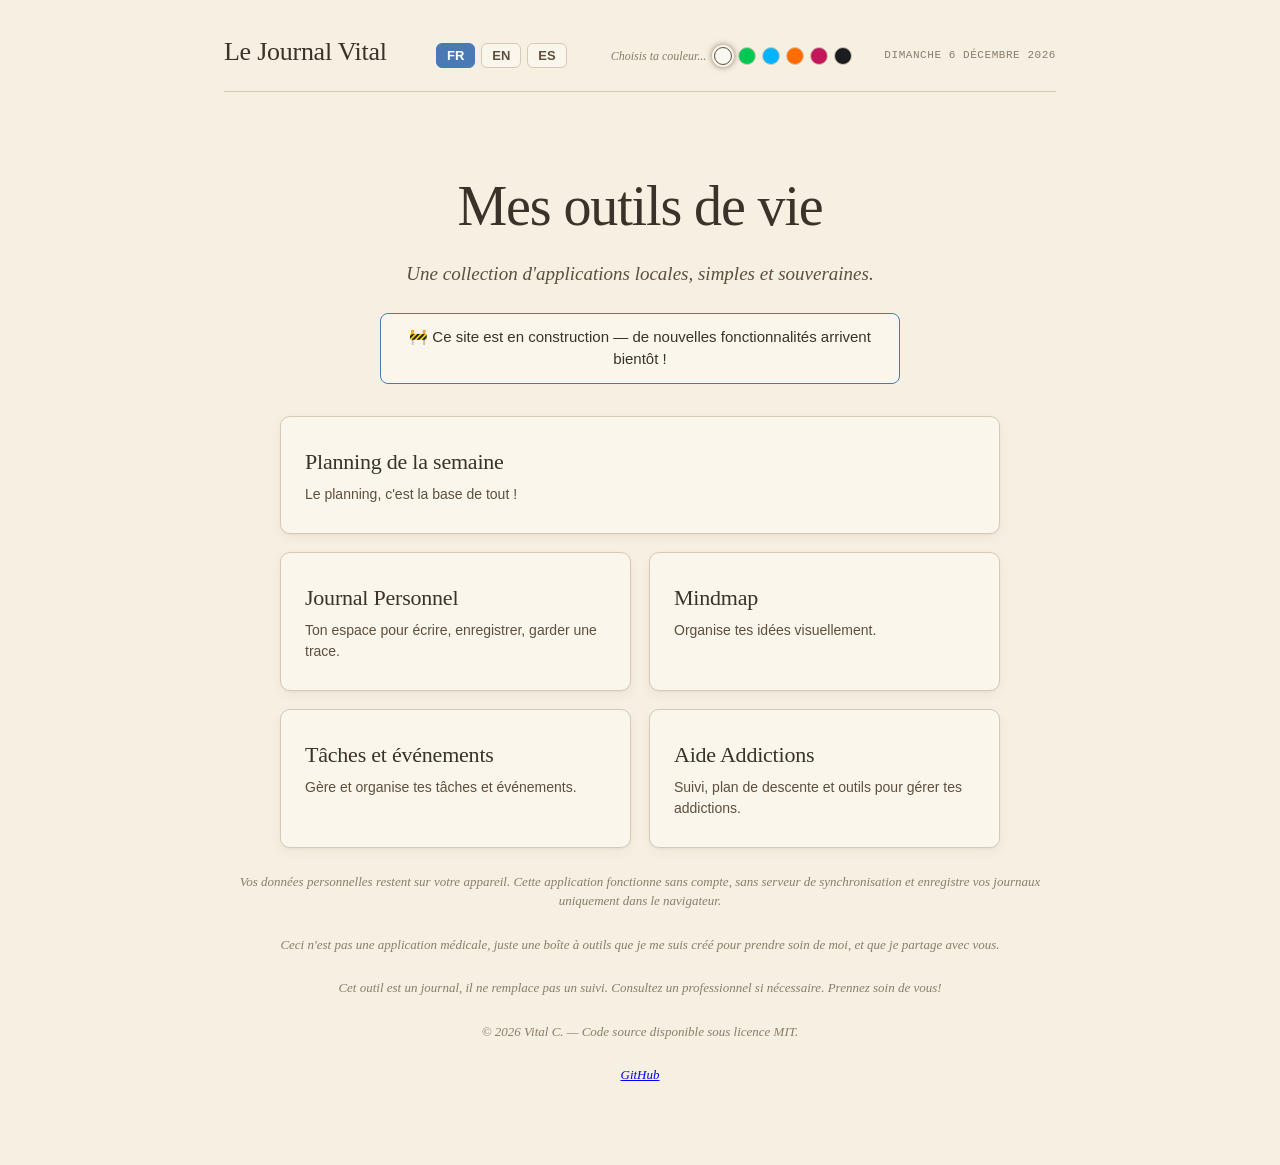
==== commit 58b8eeab: "- Added the taskmanager and mindmap pages (TODO) - reworked the main page." ====
--- a/Index.html
+++ b/Index.html
@@ -10,7 +10,7 @@
 
 <!--
   Application IMMÉDIATE du thème AVANT le premier rendu pour éviter le flash
-  blanc-puis-dark. On lit la même clé localStorage que Addiction.html
+  blanc-puis-dark. On lit la même clé localStorage que Addictions.html
   ('vital_theme'), donc le choix est partagé entre les deux pages.
 -->
 <script>
@@ -31,7 +31,7 @@
 
 <div class="idx-app">
 
-  <!-- ============ HEADER (mêmes classes que Addiction.html, donc
+  <!-- ============ HEADER (mêmes classes que Addictions.html, donc
                     stylé par Shared.css à l'identique) ============ -->
   <header class="header">
     <div class="header-left">
@@ -77,11 +77,21 @@
         <h2 class="idx-card-name" data-i18n="index.card_perso_name">Journal Personnel</h2>
         <p class="idx-card-desc" data-i18n="index.card_perso_desc">Ton espace pour écrire, enregistrer, garder une trace.</p>
       </a>
-      <a href="pages/Addiction.html" class="idx-card">
+      <a href="pages/Mindmap.html" class="idx-card">
+        <h2 class="idx-card-name" data-i18n="index.card_mindmap_name">Mindmap</h2>
+        <p class="idx-card-desc" data-i18n="index.card_mindmap_desc">Organise tes idées visuellement.</p>
+      </a>
+    </div>
+
+    <div class="idx-grid">
+      <a href="pages/TaskManager.html" class="idx-card">
+        <h2 class="idx-card-name" data-i18n="index.card_taskmanager_name">TaskManager</h2>
+        <p class="idx-card-desc" data-i18n="index.card_taskmanager_desc">Organise tes taches et événements</p>
+      </a>
+      <a href="pages/Addictions.html" class="idx-card">
         <h2 class="idx-card-name" data-i18n="index.card_addiction_name">Aide Addictions</h2>
         <p class="idx-card-desc" data-i18n="index.card_addiction_desc">Suivi, plan de descente et outils pour gérer tes addictions.</p>
       </a>
-      <!-- Ajouter de nouvelles apps ici, simplement en dupliquant le bloc <a class="idx-card"> ci-dessus -->
     </div>
 
     <p class="idx-footer" data-i18n="index.footer_privacy">Vos données personnelles restent sur votre appareil. Cette application fonctionne sans compte, sans serveur de synchronisation
--- a/css/Index.css
+++ b/css/Index.css
@@ -58,12 +58,23 @@
 
   .idx-grid {
     display: grid;
-    grid-template-columns: repeat(auto-fit, minmax(260px, 1fr));
+    grid-template-columns: 1fr 1fr;
     gap: 18px;
+    max-width: 720px;
+    margin-left: auto;
+    margin-right: auto;
+    margin-bottom: 18px;
+  }
+
+  @media (max-width: 560px) {
+    .idx-grid {
+      grid-template-columns: 1fr;
+    }
   }
 
   .idx-grid-featured {
-    max-width: 420px;
+    grid-template-columns: 1fr;
+    max-width: 720px;
     margin: 0 auto 18px;
   }
 
